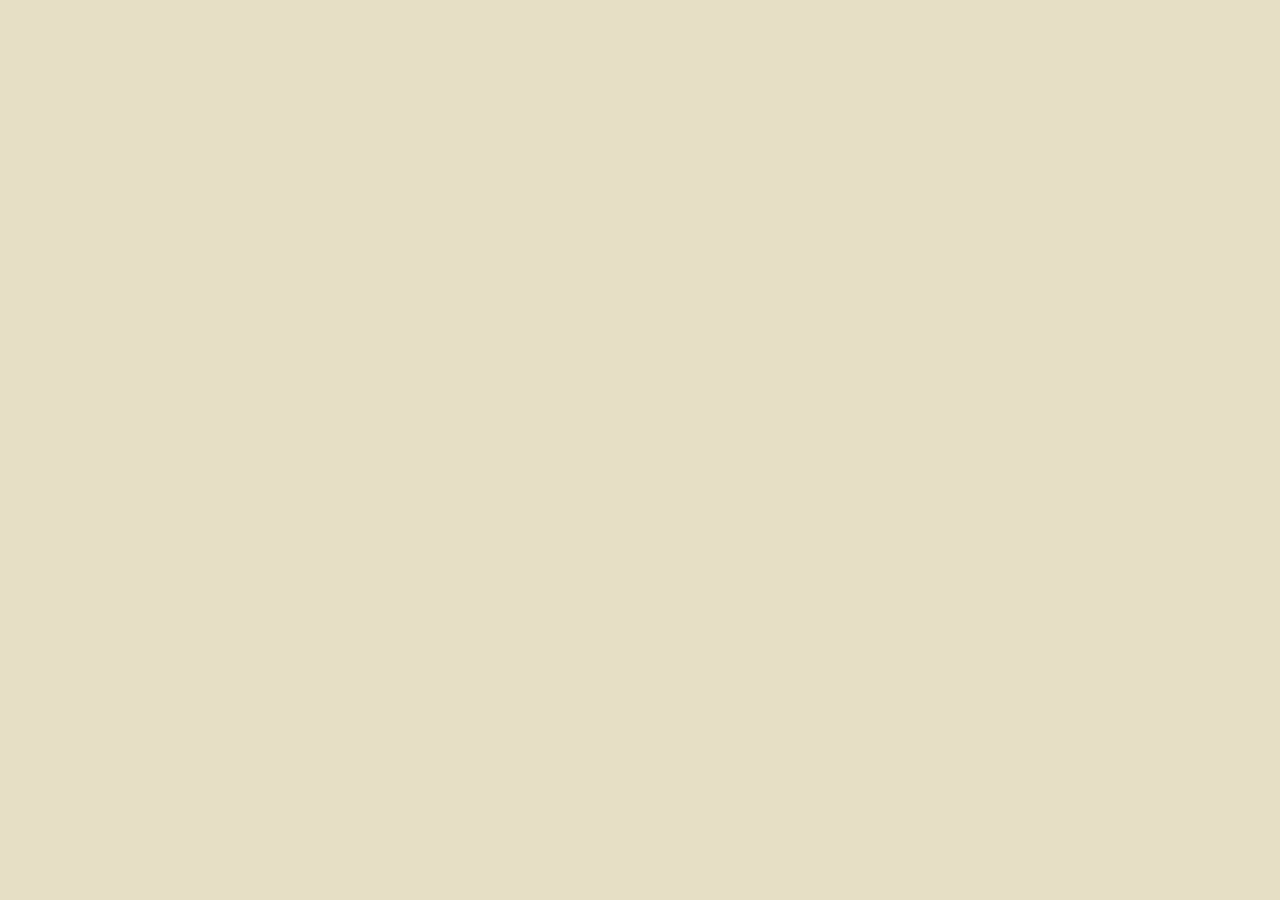
==== Error404.html @ a9ae9447 "first commmit, adding main page, css and template pictures" ====
<!doctype html>
<html>
    <head>
        <meta charset="utf-8">
        <title>Formulario Registro</title>
        <link rel="stylesheet" href="css/hotelstylesheet.css">
        <style type="text/css">
            .error{
                color: red;
                font-size: 16px;
            }
        </style>
    <script>

    </script>
    </head>
    <body>          

    </body>
    
</html>
---- css/hotelstylesheet.css ----
/* Estilos generales */

body {
    font-family: Arial, sans-serif;
    margin: 0;
    padding: 0;
    box-sizing: border-box;
    background-color:  #e6dfc6;

}

/* Estilo del contenedor del slider */
.slider {
    position: relative;
    max-width: 100%;
    height: 500px; /* Ajusta la altura según tus preferencias */
    overflow: hidden;
    display: flex;
    align-items: center;
    justify-content: center;
    background-color: #000; /* Color de fondo para mejor contraste */
}

/* Estilo de las imágenes dentro del slider */
.slider .slide img {
    width: 100%;
    height: 100%;
    object-fit: contain; /* Cambia a "cover" si deseas que las imágenes llenen todo el área */
}

/* Ocultar todas las imágenes excepto la activa */
.slide {
    display: none;
}

/* Mostrar la primera imagen por defecto */
.slide:first-child {
    display: block;
}

/* Estilo de los botones de navegación */
.prev, .next {
    position: absolute;
    top: 50%;
    transform: translateY(-50%);
    background-color: rgba(255, 255, 255, 0.5); /* Fondo semitransparente */
    color: black;
    padding: 10px;
    cursor: pointer;
    border: none;
    font-size: 24px;
    font-weight: bold;
    border-radius: 50%;
    width: 40px;
    height: 40px;
    display: flex;
    align-items: center;
    justify-content: center;
}

/* Posición de los botones */
.prev {
    left: 10px;
}

.next {
    right: 10px;
}

/* Transición suave al cambiar entre imágenes */
.slide img {
    transition: opacity 0.5s ease;
}


h1
{
    color: #1b2e28;
    text-align: center;
}

#informacion-hotel {
    padding: 20px;
    text-align: center;
}

/* Testimonios */
#testimonios {
    background-color: #5e968f;
    padding: 20px;
    text-align: center;
    border: #1b2e28 dotted 3px;
}

#testimonios .testimonio {
    margin: 10px;
    font-style: italic;
    text-align: center;
}

.slider-testimonios {
    position: relative;
    max-width: 100%;
    overflow: hidden;
    background-color: #f4f4f4;
    padding: 20px;
    text-align: center;
}

/* Cada testimonio */
.slide-testimonio {
    display: none; /* Ocultar por defecto */
}

/* Mostrar el primer testimonio por defecto */
.slide-testimonio:first-child {
    display: block;
}

/* Botones de navegación para testimonios */
.prev-testimonio, .next-testimonio {
    position: absolute;
    top: 50%;
    transform: translateY(-50%);
    background-color: rgba(255, 255, 255, 0.5);
    color: black;
    padding: 10px;
    cursor: pointer;
    border: none;
    font-size: 24px;
    font-weight: bold;
    border-radius: 50%;
    width: 40px;
    height: 40px;
}

.prev-testimonio {
    left: 10px;
}

.next-testimonio {
    right: 10px;
}

/* Redes Sociales */
#redes-sociales {
    text-align: center;
    padding: 10px;
}

#redes-sociales .redes a {
    margin: 0 10px;
    text-decoration: none;
    color: #3b5998;
    font-weight: bold;
}

#container
{
    display: flex; /*es flexible a los dispositivos, inline todos los elementos en linea y block se despliegan como un bloque*/
    align-items: center;/*alineacion de elementos segun lo indicado*/
    justify-content:center; /*Se le encarga al navegador la distribucion del espacio*/
    margin: 0; /*margin: 0px, 50px// 12 arriba, 3 derecha, 6 abajo, 9 derecha*/
    padding: 0; /*espaciado interno desde el borde interior*/
    min-width: 100vw;
    min-height: 100vh;
    width: 90%; /*ancho en relacion al body*/
    height: 100%; /*alto en relacion al body*/
    background-image: url(../imagenes/background.jpeg); /*definimos una imagen de fondo para el contenedor*/
    background-color: #e6dfc6;
    background-size: cover; /*cover escala al mayor tamaño posible, contain no estira ni recorta*/
    
}

#centralcontainer
{
    display: flex;
    align-items: center;
    justify-content: center;
    flex-direction: column; /*direccion del contenido, si es row se llena de izq a der*/
    min-width: 380px;
    min-height: 900px;
    width: 90%;
    padding: 30px;
    background-color: #e6dfc6;
    opacity: 0.8; /*la transparencia se define entre 0.0 a 1.0*/
    filter:alpha(opacity=80);
    box-shadow: 0px,0px, 10px, 10px rgba(0, 0, f, 0.5); /*css standard*/
    -webkit-box-shadow: 0px, 0px, 10px, 10px rgba(0, 0, f, 0.5); /*Chrome y Safari*/
    -moz-box-shadow: 0px, 0px, 10px, 10px rgba(0, 0, f, 0.5); /*mozilla*/

    border-radius: 10px, 10px, 10px, 10px;
    -webkit-border-radius:10px, 10px, 10px, 10px;
    -moz-border-radius:10px, 10px, 10px, 10px;
}


hr{
    border-top: 3px solid rgb(243, 91, 9);
    border-bottom: 2px solid rgb(2, 10, 61);
}

.footer{
    display: block;
    font-size: 90%;
    text-align: center;
    margin-bottom: 5px;

}

.footer a{
    display: block;
    color: #FFF;
}

.footer a:hover{
    display: block;
    color: #FFF;
    font-size:140%
}

#descripcion {
    text-align: center;
    margin-bottom: 20px;
    color: white;
}

#descripcion h1 {
    font-size: 200%;
    color: rgb(255, 255, 255);
    margin-bottom: 10px;
}

#descripcion p {
    font-size: 150%;
    color: rgb(255, 255, 255);
}

@media all and (max-width:1000px)
{
    #contenedorcentrado{
        flex-direction: row-reverse; /*row | column | column-reverse*/
        min-width: 850px;
        max-width: 1000px;
        width: 90%;
        background-color: #f00;
        opacity: 0.70;
        filter: alpha(opacity=70);

        box-shadow: 0px 0px 10px 10px rgba(0, 0, f, 0.5);
        border-radius: 20px 35px 20px 35px;
    }

    .contenedor-interno{
        flex-direction: row-reverse; /*row | column | column-reverse*/
        min-width: 450px;
        max-width: 550px;
        width: 90%;
        background-color: #f00;
        opacity: 0.70;
        filter: alpha(opacity=70);
        flex-wrap: wrap; /* Permitir que los elementos se ajusten a la siguiente fila si no caben */
        gap: 10px;
        box-shadow: 0px 0px 10px 10px rgba(0, 0, f, 0.5);
        border-radius: 20px 35px 20px 35px;
    }

    #formulario
    {
        margin: 0 auto;
        font-family: "Arial Black", Gadget, sans-serif;
        border: rgb(81, 1, 1) dotted 3px;
        color: #000;
        box-shadow: 0px, 0px, 5px, 7px rgba(5, 0, 0, 0, 0.15);
        border-radius: 45px 5px 45px 5px;
    }

    #formulario label{
        display: block;
        font-family: Verdana, Geneva, Tahoma, sans-serif;
        font-size: 90%;
        color: #000;
        margin-top: 15px;
    }
    
    #formulario input{
        display: block;
        font-family: Verdana, Geneva, Tahoma, sans-serif;
        font-size: 90%;
        color: #03f;
        margin: 10px 10px 10px 10px;
        width: 90%;
        height: 40px;
        padding: 3px 10px 3px 10px;
        border-radius: 25px 25px 25px 25px;
        box-sizing: border-box;
    }

    #infoContacto{
        padding: 20px 10px 20px 10px;
        border: rgb(81, 1, 1) dotted 3px;
        color: #000;
        box-shadow: 0px, 0px, 5px, 7px rgba(5, 0, 0, 0, 0.15);
        border-radius: 45px 5px 45px 5px;
    }

    .button_submit{
        font-family: "Arial Black", Gadget, sans-serif;
        font-size: 80%;
        color: rgb(255, 0, 0);
        width: 40%;
        height: 40px;
        border-radius: 5px 5px 5px 5px;
        border: none;
    }

    .button_reset{
        font-family: "Arial Black", Gadget, sans-serif;
        font-size: 80%;
        color: rgb(156, 255, 85);
        width: 40%;
        height: 40px;
        border-radius: 5px 5px 5px 5px;
        border: none;
    }

.direccion {
    font-size: 100%;
    color: rgb(0, 0, 0);
}

.telefono{
    font-size: 100%;
    color: rgb(0, 0, 0);
}

.correo{
    font-size: 90%;
    color: rgb(0, 0, 0);
}

.horario{
    font-size: 100%;
    color: rgb(0, 0, 0);
}

hr{
    border-top: 3px solid rgb(243, 91, 9);
    border-bottom: 2px solid rgb(2, 10, 61);
}

.footer{
    display: block;
    font-size: 90%;
    text-align: center;
    margin-bottom: 5px;

}

.footer a{
    display: block;
    color: #FFF;
}

.footer a:hover{
    display: block;
    color: #FFF;
    font-size:120%
}

}

@media all and (max-width:820px){

    #contenedorcentrado{
        flex-direction: column-reverse;
        min-height: 500px;
        max-width: 850px;
        width: 90%;
        background-color: rgb(48, 74, 203);
        opacity: 0.70;
        filter: alpha(opacity=70);
        box-shadow: 0px 0px 10px 10px rgba(0, 0, f, 0.4);
        border-radius: 20px 35px 20px 35px; 
    }

    .contenedor-interno{
        flex-direction: column; /*row | column | column-reverse*/
        min-height: 500px;
        max-width: 850px;
        width: 90%;
        background-color: rgb(9, 35, 139);
        opacity: 0.70;
        filter: alpha(opacity=70);
        box-shadow: 0px 0px 10px 10px rgba(0, 0, f, 0.4);
        border-radius: 20px 35px 20px 35px; 
    }


    #formulario{
        margin: 0 auto;
        margin-bottom: 30px;
        font-family: 'Courier New', Courier, monospace;
        background-color: #03f;
        border: #000 solid 3px;
    }

    #infoContacto{
        margin: auto;
        margin-top: 30px;
        margin-bottom: 30px;
        padding: 25px 15px 25px 15px;
        background-color: rgb(56, 96, 253);
        border: rgb(6, 6, 73) solid 4px;
    }

    hr{
        border-top: 2px solid #0f0;
        border-bottom: 2px thin #f00;
    }

    .button_submit{
        font-family: 'Courier New', Courier, monospace;
        font-size: 60%;
        color: rgb(0, 255, 0);
        width: 40%;
        height: 30px;
        border-radius: 25px 25px 25px 25px;
        border: none;
    }

    .button_reset{
        font-family: 'Courier New', Courier, monospace;
        font-size: 60%;
        color: rgb(147, 85, 255);
        width: 40%;
        height: 30px;
        border-radius: 25px 25px 25px 25px;
        border: none;
    }

}

@media all and (max-width:500px){

    #contenedorcentrado{
        flex-direction: column-reverse;
        min-width: 280px;
        max-width: 500px;
        width: 90%;
        background-color: rgb(25, 147, 19);
        opacity: 0.70;
        filter: alpha(opacity=70);
        box-shadow: 0px 0px 10px 10px rgba(0, 0, f, 0.4);
        border-radius: 20px 35px 20px 35px; 
    }

    .contenedor-interno{
        flex-direction: column-reverse;
        min-width: 280px;
        max-width: 500px;
        width: 90%;
        background-color: rgb(8, 79, 29);
        opacity: 0.70;
        filter: alpha(opacity=70);
        box-shadow: 0px 0px 10px 10px rgba(0, 0, f, 0.4);
        border-radius: 20px 35px 20px 35px; 
    }

    #formulario{
        margin: 0 auto;
        margin-top: 30px;
        margin-bottom: 30px;
        font-family: Arial, Helvetica, sans-serif;
        background-color: #0f0;
        border: rgb(3, 46, 3) dotted 3px;
    }


    #infoContacto{
        margin: auto;
        margin-bottom: 30px;
        padding: 25px 10px 25px 10px;
        background-color: rgb(14, 121, 14);
        border: rgb(6, 77, 6) dotted 3px;
    }

    .button_submit{
        font-family: Arial, Helvetica, sans-serif;
        font-size: 60%;
        color: #55f;
        width: 40%;
        height: 25px;
        border-radius: 15px 15px 15px 15px;
        border: none;
    }

    .button_reset{
        font-family: Arial, Helvetica, sans-serif;
        font-size: 60%;
        color: #f00;
        width: 40%;
        height: 25px;
        border-radius: 15px 15px 15px 15px;
        border: none;
    }

}
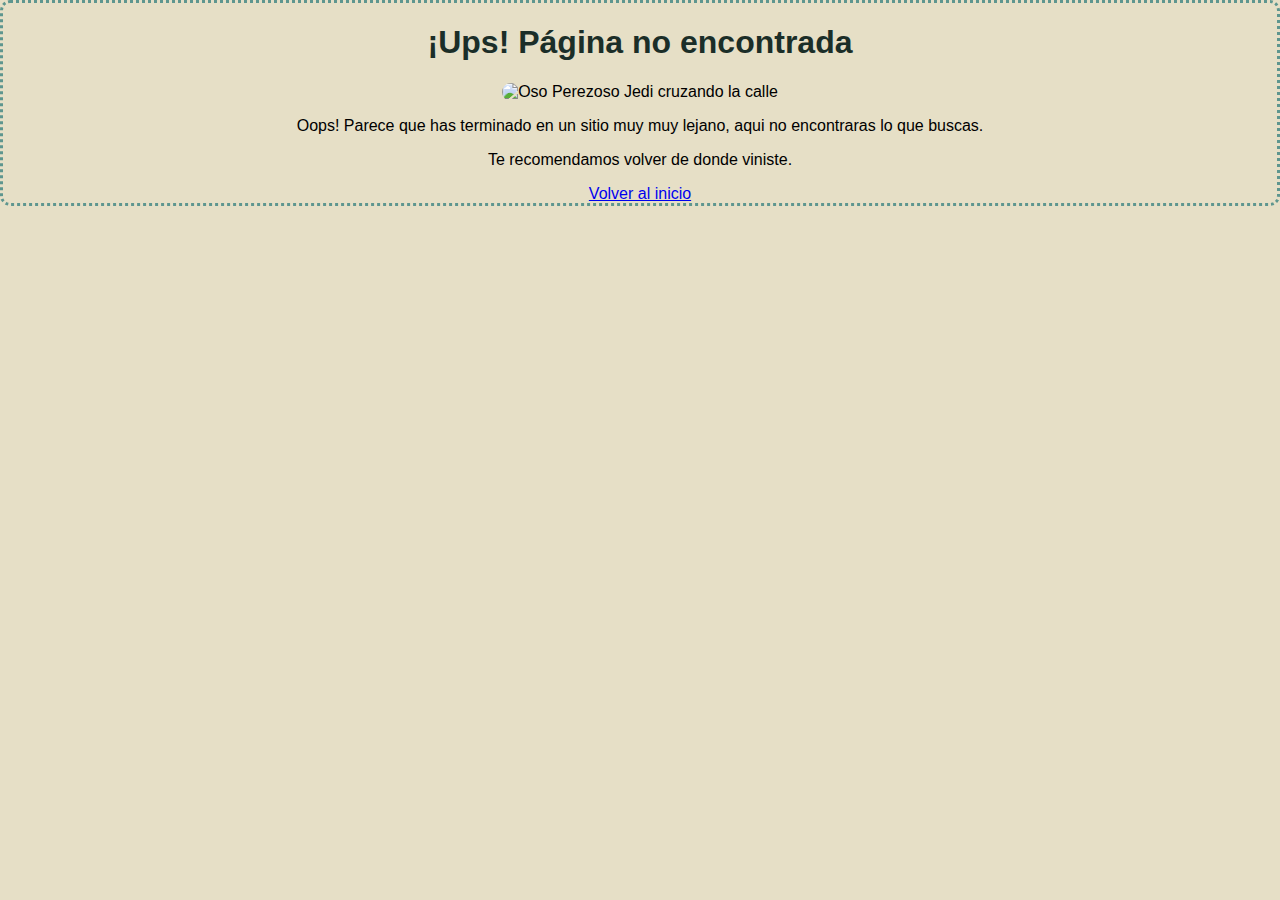
==== commit 0e3b2062: "Add files via upload" ====
--- a/Error404.html
+++ b/Error404.html
@@ -1,21 +1,29 @@
-<!doctype html>
-<html>
-    <head>
-        <meta charset="utf-8">
-        <title>Formulario Registro</title>
-        <link rel="stylesheet" href="css/hotelstylesheet.css">
-        <style type="text/css">
-            .error{
-                color: red;
-                font-size: 16px;
-            }
-        </style>
-    <script>
-
-    </script>
-    </head>
-    <body>          
-
-    </body>
-    
-</html>
+<!doctype html>
+<html>
+    <head>
+        <meta charset="utf-8">
+        <title>404 - Página no encontrada</title>
+        <link rel="stylesheet" href="bootstrap-5.3.3-dist/css/bootstrap.min.css">
+        <link rel="stylesheet" href="css/hotelstylesheet.css">
+        <script src="bootstrap-5.3.3-dist/js/bootstrap.bundle.min.js"></script>
+
+    </head>
+    <body style="background-image: url(/HotelBistu/resources/pictures/UI_icons/404_Background_page.jpg);">
+        <div class="container" 
+        style="border: #5e968f dotted 3px; 
+        background-color: #e6dfc6; 
+        border-radius: 10px 10px 10px 10px; 
+        justify-content: center; 
+        text-align: center; 
+        align-items: center;">
+            <h1 class="display-4 text-danger">¡Ups! Página no encontrada</h1>
+            <div class="my-4" style="justify-content: center; text-align: center; align-items: center;">
+                <img src="resources/pictures/UI_icons/404_Sloth_Sample.webp" alt="Oso Perezoso Jedi cruzando la calle" class="img-fluid" style="max-width: 100%; height: auto; border-radius: 10px 10px 10px 10px;">
+            </div>
+            <p class="lead text-muted" style="justify-content: center; text-align: center; align-items: center;">Oops! Parece que has terminado en un sitio muy muy lejano, aqui no encontraras lo que buscas.</p>
+            <p class="lead text-muted" style="justify-content: center; text-align: center; align-items: center;">Te recomendamos volver de donde viniste.</p>
+            <a href="http://127.0.0.1:5500/HotelBistu/index.html" class="btn btn-success btn-lg" style="justify-content: center; text-align: center; align-items: center;">Volver al inicio</a>
+        </div>
+
+    </body>
+</html>
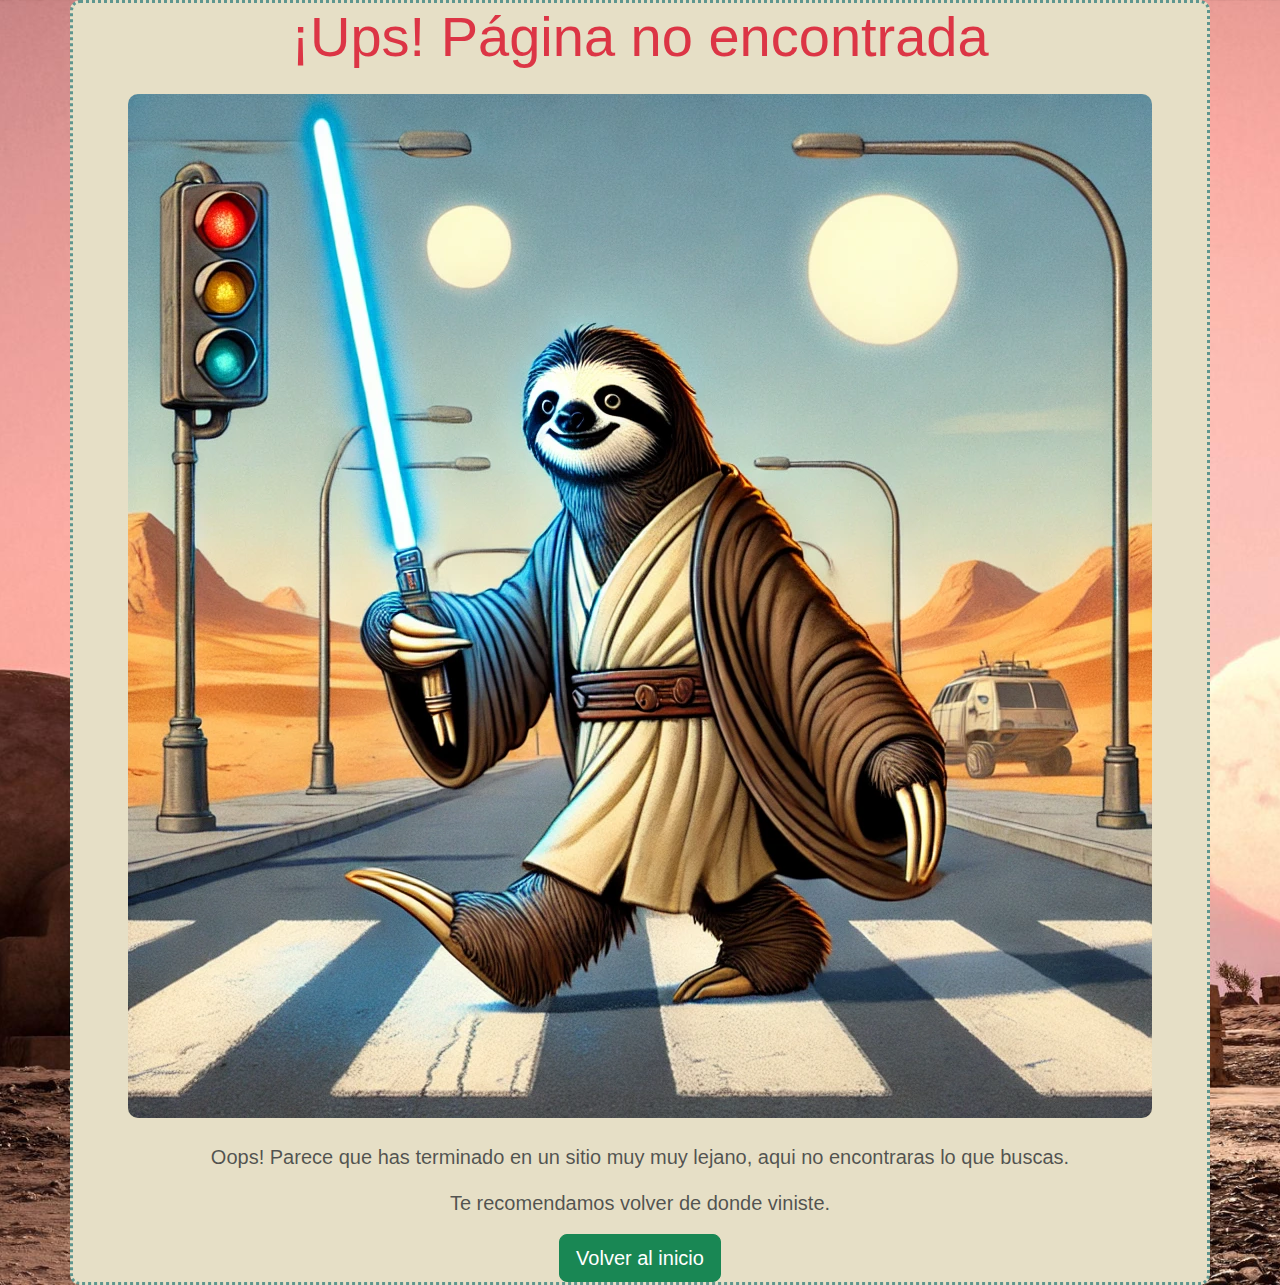
==== commit baa25737: "Updated location of 404 background picture" ====
--- a/Error404.html
+++ b/Error404.html
@@ -8,7 +8,7 @@
         <script src="bootstrap-5.3.3-dist/js/bootstrap.bundle.min.js"></script>
 
     </head>
-    <body style="background-image: url(/HotelBistu/resources/pictures/UI_icons/404_Background_page.jpg);">
+    <body style="background-image: url(/resources/pictures/UI_icons/404_Background_page.jpg);">
         <div class="container" 
         style="border: #5e968f dotted 3px; 
         background-color: #e6dfc6; 
--- a/css/hotelstylesheet.css
+++ b/css/hotelstylesheet.css
@@ -1,508 +1,515 @@
-/* Estilos generales */
-
-body {
-    font-family: Arial, sans-serif;
-    margin: 0;
-    padding: 0;
-    box-sizing: border-box;
-    background-color:  #e6dfc6;
-
-}
-
-/* Estilo del contenedor del slider */
-.slider {
-    position: relative;
-    max-width: 100%;
-    height: 500px; /* Ajusta la altura según tus preferencias */
-    overflow: hidden;
-    display: flex;
-    align-items: center;
-    justify-content: center;
-    background-color: #000; /* Color de fondo para mejor contraste */
-}
-
-/* Estilo de las imágenes dentro del slider */
-.slider .slide img {
-    width: 100%;
-    height: 100%;
-    object-fit: contain; /* Cambia a "cover" si deseas que las imágenes llenen todo el área */
-}
-
-/* Ocultar todas las imágenes excepto la activa */
-.slide {
-    display: none;
-}
-
-/* Mostrar la primera imagen por defecto */
-.slide:first-child {
-    display: block;
-}
-
-/* Estilo de los botones de navegación */
-.prev, .next {
-    position: absolute;
-    top: 50%;
-    transform: translateY(-50%);
-    background-color: rgba(255, 255, 255, 0.5); /* Fondo semitransparente */
-    color: black;
-    padding: 10px;
-    cursor: pointer;
-    border: none;
-    font-size: 24px;
-    font-weight: bold;
-    border-radius: 50%;
-    width: 40px;
-    height: 40px;
-    display: flex;
-    align-items: center;
-    justify-content: center;
-}
-
-/* Posición de los botones */
-.prev {
-    left: 10px;
-}
-
-.next {
-    right: 10px;
-}
-
-/* Transición suave al cambiar entre imágenes */
-.slide img {
-    transition: opacity 0.5s ease;
-}
-
-
-h1
-{
-    color: #1b2e28;
-    text-align: center;
-}
-
-#informacion-hotel {
-    padding: 20px;
-    text-align: center;
-}
-
-/* Testimonios */
-#testimonios {
-    background-color: #5e968f;
-    padding: 20px;
-    text-align: center;
-    border: #1b2e28 dotted 3px;
-}
-
-#testimonios .testimonio {
-    margin: 10px;
-    font-style: italic;
-    text-align: center;
-}
-
-.slider-testimonios {
-    position: relative;
-    max-width: 100%;
-    overflow: hidden;
-    background-color: #f4f4f4;
-    padding: 20px;
-    text-align: center;
-}
-
-/* Cada testimonio */
-.slide-testimonio {
-    display: none; /* Ocultar por defecto */
-}
-
-/* Mostrar el primer testimonio por defecto */
-.slide-testimonio:first-child {
-    display: block;
-}
-
-/* Botones de navegación para testimonios */
-.prev-testimonio, .next-testimonio {
-    position: absolute;
-    top: 50%;
-    transform: translateY(-50%);
-    background-color: rgba(255, 255, 255, 0.5);
-    color: black;
-    padding: 10px;
-    cursor: pointer;
-    border: none;
-    font-size: 24px;
-    font-weight: bold;
-    border-radius: 50%;
-    width: 40px;
-    height: 40px;
-}
-
-.prev-testimonio {
-    left: 10px;
-}
-
-.next-testimonio {
-    right: 10px;
-}
-
-/* Redes Sociales */
-#redes-sociales {
-    text-align: center;
-    padding: 10px;
-}
-
-#redes-sociales .redes a {
-    margin: 0 10px;
-    text-decoration: none;
-    color: #3b5998;
-    font-weight: bold;
-}
-
-#container
-{
-    display: flex; /*es flexible a los dispositivos, inline todos los elementos en linea y block se despliegan como un bloque*/
-    align-items: center;/*alineacion de elementos segun lo indicado*/
-    justify-content:center; /*Se le encarga al navegador la distribucion del espacio*/
-    margin: 0; /*margin: 0px, 50px// 12 arriba, 3 derecha, 6 abajo, 9 derecha*/
-    padding: 0; /*espaciado interno desde el borde interior*/
-    min-width: 100vw;
-    min-height: 100vh;
-    width: 90%; /*ancho en relacion al body*/
-    height: 100%; /*alto en relacion al body*/
-    background-image: url(../imagenes/background.jpeg); /*definimos una imagen de fondo para el contenedor*/
-    background-color: #e6dfc6;
-    background-size: cover; /*cover escala al mayor tamaño posible, contain no estira ni recorta*/
-    
-}
-
-#centralcontainer
-{
-    display: flex;
-    align-items: center;
-    justify-content: center;
-    flex-direction: column; /*direccion del contenido, si es row se llena de izq a der*/
-    min-width: 380px;
-    min-height: 900px;
-    width: 90%;
-    padding: 30px;
-    background-color: #e6dfc6;
-    opacity: 0.8; /*la transparencia se define entre 0.0 a 1.0*/
-    filter:alpha(opacity=80);
-    box-shadow: 0px,0px, 10px, 10px rgba(0, 0, f, 0.5); /*css standard*/
-    -webkit-box-shadow: 0px, 0px, 10px, 10px rgba(0, 0, f, 0.5); /*Chrome y Safari*/
-    -moz-box-shadow: 0px, 0px, 10px, 10px rgba(0, 0, f, 0.5); /*mozilla*/
-
-    border-radius: 10px, 10px, 10px, 10px;
-    -webkit-border-radius:10px, 10px, 10px, 10px;
-    -moz-border-radius:10px, 10px, 10px, 10px;
-}
-
-
-hr{
-    border-top: 3px solid rgb(243, 91, 9);
-    border-bottom: 2px solid rgb(2, 10, 61);
-}
-
-.footer{
-    display: block;
-    font-size: 90%;
-    text-align: center;
-    margin-bottom: 5px;
-
-}
-
-.footer a{
-    display: block;
-    color: #FFF;
-}
-
-.footer a:hover{
-    display: block;
-    color: #FFF;
-    font-size:140%
-}
-
-#descripcion {
-    text-align: center;
-    margin-bottom: 20px;
-    color: white;
-}
-
-#descripcion h1 {
-    font-size: 200%;
-    color: rgb(255, 255, 255);
-    margin-bottom: 10px;
-}
-
-#descripcion p {
-    font-size: 150%;
-    color: rgb(255, 255, 255);
-}
-
-@media all and (max-width:1000px)
-{
-    #contenedorcentrado{
-        flex-direction: row-reverse; /*row | column | column-reverse*/
-        min-width: 850px;
-        max-width: 1000px;
-        width: 90%;
-        background-color: #f00;
-        opacity: 0.70;
-        filter: alpha(opacity=70);
-
-        box-shadow: 0px 0px 10px 10px rgba(0, 0, f, 0.5);
-        border-radius: 20px 35px 20px 35px;
-    }
-
-    .contenedor-interno{
-        flex-direction: row-reverse; /*row | column | column-reverse*/
-        min-width: 450px;
-        max-width: 550px;
-        width: 90%;
-        background-color: #f00;
-        opacity: 0.70;
-        filter: alpha(opacity=70);
-        flex-wrap: wrap; /* Permitir que los elementos se ajusten a la siguiente fila si no caben */
-        gap: 10px;
-        box-shadow: 0px 0px 10px 10px rgba(0, 0, f, 0.5);
-        border-radius: 20px 35px 20px 35px;
-    }
-
-    #formulario
-    {
-        margin: 0 auto;
-        font-family: "Arial Black", Gadget, sans-serif;
-        border: rgb(81, 1, 1) dotted 3px;
-        color: #000;
-        box-shadow: 0px, 0px, 5px, 7px rgba(5, 0, 0, 0, 0.15);
-        border-radius: 45px 5px 45px 5px;
-    }
-
-    #formulario label{
-        display: block;
-        font-family: Verdana, Geneva, Tahoma, sans-serif;
-        font-size: 90%;
-        color: #000;
-        margin-top: 15px;
-    }
-    
-    #formulario input{
-        display: block;
-        font-family: Verdana, Geneva, Tahoma, sans-serif;
-        font-size: 90%;
-        color: #03f;
-        margin: 10px 10px 10px 10px;
-        width: 90%;
-        height: 40px;
-        padding: 3px 10px 3px 10px;
-        border-radius: 25px 25px 25px 25px;
-        box-sizing: border-box;
-    }
-
-    #infoContacto{
-        padding: 20px 10px 20px 10px;
-        border: rgb(81, 1, 1) dotted 3px;
-        color: #000;
-        box-shadow: 0px, 0px, 5px, 7px rgba(5, 0, 0, 0, 0.15);
-        border-radius: 45px 5px 45px 5px;
-    }
-
-    .button_submit{
-        font-family: "Arial Black", Gadget, sans-serif;
-        font-size: 80%;
-        color: rgb(255, 0, 0);
-        width: 40%;
-        height: 40px;
-        border-radius: 5px 5px 5px 5px;
-        border: none;
-    }
-
-    .button_reset{
-        font-family: "Arial Black", Gadget, sans-serif;
-        font-size: 80%;
-        color: rgb(156, 255, 85);
-        width: 40%;
-        height: 40px;
-        border-radius: 5px 5px 5px 5px;
-        border: none;
-    }
-
-.direccion {
-    font-size: 100%;
-    color: rgb(0, 0, 0);
-}
-
-.telefono{
-    font-size: 100%;
-    color: rgb(0, 0, 0);
-}
-
-.correo{
-    font-size: 90%;
-    color: rgb(0, 0, 0);
-}
-
-.horario{
-    font-size: 100%;
-    color: rgb(0, 0, 0);
-}
-
-hr{
-    border-top: 3px solid rgb(243, 91, 9);
-    border-bottom: 2px solid rgb(2, 10, 61);
-}
-
-.footer{
-    display: block;
-    font-size: 90%;
-    text-align: center;
-    margin-bottom: 5px;
-
-}
-
-.footer a{
-    display: block;
-    color: #FFF;
-}
-
-.footer a:hover{
-    display: block;
-    color: #FFF;
-    font-size:120%
-}
-
-}
-
-@media all and (max-width:820px){
-
-    #contenedorcentrado{
-        flex-direction: column-reverse;
-        min-height: 500px;
-        max-width: 850px;
-        width: 90%;
-        background-color: rgb(48, 74, 203);
-        opacity: 0.70;
-        filter: alpha(opacity=70);
-        box-shadow: 0px 0px 10px 10px rgba(0, 0, f, 0.4);
-        border-radius: 20px 35px 20px 35px; 
-    }
-
-    .contenedor-interno{
-        flex-direction: column; /*row | column | column-reverse*/
-        min-height: 500px;
-        max-width: 850px;
-        width: 90%;
-        background-color: rgb(9, 35, 139);
-        opacity: 0.70;
-        filter: alpha(opacity=70);
-        box-shadow: 0px 0px 10px 10px rgba(0, 0, f, 0.4);
-        border-radius: 20px 35px 20px 35px; 
-    }
-
-
-    #formulario{
-        margin: 0 auto;
-        margin-bottom: 30px;
-        font-family: 'Courier New', Courier, monospace;
-        background-color: #03f;
-        border: #000 solid 3px;
-    }
-
-    #infoContacto{
-        margin: auto;
-        margin-top: 30px;
-        margin-bottom: 30px;
-        padding: 25px 15px 25px 15px;
-        background-color: rgb(56, 96, 253);
-        border: rgb(6, 6, 73) solid 4px;
-    }
-
-    hr{
-        border-top: 2px solid #0f0;
-        border-bottom: 2px thin #f00;
-    }
-
-    .button_submit{
-        font-family: 'Courier New', Courier, monospace;
-        font-size: 60%;
-        color: rgb(0, 255, 0);
-        width: 40%;
-        height: 30px;
-        border-radius: 25px 25px 25px 25px;
-        border: none;
-    }
-
-    .button_reset{
-        font-family: 'Courier New', Courier, monospace;
-        font-size: 60%;
-        color: rgb(147, 85, 255);
-        width: 40%;
-        height: 30px;
-        border-radius: 25px 25px 25px 25px;
-        border: none;
-    }
-
-}
-
-@media all and (max-width:500px){
-
-    #contenedorcentrado{
-        flex-direction: column-reverse;
-        min-width: 280px;
-        max-width: 500px;
-        width: 90%;
-        background-color: rgb(25, 147, 19);
-        opacity: 0.70;
-        filter: alpha(opacity=70);
-        box-shadow: 0px 0px 10px 10px rgba(0, 0, f, 0.4);
-        border-radius: 20px 35px 20px 35px; 
-    }
-
-    .contenedor-interno{
-        flex-direction: column-reverse;
-        min-width: 280px;
-        max-width: 500px;
-        width: 90%;
-        background-color: rgb(8, 79, 29);
-        opacity: 0.70;
-        filter: alpha(opacity=70);
-        box-shadow: 0px 0px 10px 10px rgba(0, 0, f, 0.4);
-        border-radius: 20px 35px 20px 35px; 
-    }
-
-    #formulario{
-        margin: 0 auto;
-        margin-top: 30px;
-        margin-bottom: 30px;
-        font-family: Arial, Helvetica, sans-serif;
-        background-color: #0f0;
-        border: rgb(3, 46, 3) dotted 3px;
-    }
-
-
-    #infoContacto{
-        margin: auto;
-        margin-bottom: 30px;
-        padding: 25px 10px 25px 10px;
-        background-color: rgb(14, 121, 14);
-        border: rgb(6, 77, 6) dotted 3px;
-    }
-
-    .button_submit{
-        font-family: Arial, Helvetica, sans-serif;
-        font-size: 60%;
-        color: #55f;
-        width: 40%;
-        height: 25px;
-        border-radius: 15px 15px 15px 15px;
-        border: none;
-    }
-
-    .button_reset{
-        font-family: Arial, Helvetica, sans-serif;
-        font-size: 60%;
-        color: #f00;
-        width: 40%;
-        height: 25px;
-        border-radius: 15px 15px 15px 15px;
-        border: none;
-    }
-
+/* Estilos generales */
+body {
+    margin: 0;
+    padding: 0;
+    background-color: #1b2e28;
+    font-family: 'Franklin Gothic Medium', 'Arial Narrow', Arial, sans-serif;
+    font-size: 130%;
+    background-image: url(../resources/pictures/Sample_Pictures/BGpage3.jpg);
+    background-size: cover; /* Asegura que la imagen cubra todo el contenedor */
+    background-position: center; /* Centra la imagen dentro del contenedor */
+}
+
+
+/* Estilo del contenedor del slider */
+.sliderpictures {
+    position: relative;
+    max-width: 100%;
+    overflow: hidden;
+    display: flex;
+    align-items: center; /* Centra la imagen verticalmente */
+    justify-content: center; /* Centra la imagen horizontalmente */
+    background-color: #1b2e28;
+    padding: 20px; /* Espaciado alrededor del contenido */
+}
+
+.sliderpictures .carousel-inner .carousel-item img {
+    width: 550px; /* Ajusta el tamaño de las imágenes */
+    height: 600px; /* Ajusta la altura deseada */
+    object-fit: contain; /* Mantiene la proporción de la imagen */
+    display: block; /* Asegura que las imágenes sean elementos bloque */
+    margin: auto; /* Centra las imágenes dentro del contenedor */
+    border-radius: 10px 10px 10px 10px; /* Opcional: redondea los bordes */
+    box-shadow: 0 4px 8px rgba(0, 0, 0, 0.3); /* Opcional: añade sombra */
+}
+
+/* Estilo de los botones de navegación */
+.prev, .next {
+    position: absolute;
+    top: 50%;
+    transform: translateY(-50%);
+    background-color: rgba(255, 255, 255, 0.5); /* Fondo semitransparente */
+    color: black;
+    padding: 10px;
+    cursor: pointer;
+    border: none;
+    font-size: 24px;
+    font-weight: bold;
+    border-radius: 50%;
+    width: 40px;
+    height: 40px;
+    display: flex;
+    align-items: center;
+    justify-content: center;
+}
+
+/* Posición de los botones */
+.prev {
+    left: 10px;
+}
+
+.next {
+    right: 10px;
+}
+
+/* Transición suave al cambiar entre imágenes */
+.slide img {
+    transition: opacity 0.5s ease;
+}
+
+h1 {
+    color:  #1b2e28;
+    text-align: center;
+}
+
+#informacion-hotel {
+    padding: 20px;
+}
+
+.container_hotel_info {
+    position: relative;
+    max-width: 100%;
+    overflow: hidden;
+    background-color:#e6dfc6;
+    padding: 20px;
+    text-align: center;
+}
+
+h2 {
+    color:  #1b2e28;
+    font-style: italic;
+}
+
+/* Testimonios */
+#servicios_info {
+    background-color: #5e968f;
+    padding: 20px;
+    /*text-align: center;*/
+}
+
+.container_servicios_info {
+    position: relative;
+    max-width: 100%;
+    overflow: hidden;
+    background-color: #5e968f;
+    padding: 20px;
+    text-align: center;
+}
+
+
+#habitaciones_info {
+    background-color: #e6dfc6;
+    padding: 20px;
+    /*text-align: center;*/
+    border: #1b2e28 dotted 3px;
+}
+
+/* Testimonios */
+#testimonios {
+    background-color: #5e968f;
+    padding: 20px;
+    /*text-align: center;*/
+    border: #1b2e28 dotted 3px;
+}
+
+#testimonios .testimonio {
+    margin: 10px;
+    font-style: italic;
+    text-align: center;
+}
+
+.slider-testimonios {
+    position: relative;
+    max-width: 100%;
+    overflow: hidden;
+    background-color: #f4f4f4;
+    padding: 20px;
+    text-align: center;
+}
+
+/* Cada testimonio */
+.slide-testimonio {
+    display: none; /* Ocultar por defecto */
+}
+
+/* Mostrar el primer testimonio por defecto */
+.slide-testimonio:first-child {
+    display: block;
+}
+
+/* Botones de navegación para testimonios */
+.prev-testimonio, .next-testimonio {
+    position: absolute;
+    top: 50%;
+    transform: translateY(-50%);
+    background-color: rgba(255, 255, 255, 0.5);
+    color: black;
+    padding: 10px;
+    cursor: pointer;
+    border: none;
+    font-size: 24px;
+    font-weight: bold;
+    border-radius: 50%;
+    width: 40px;
+    height: 40px;
+}
+
+.prev-testimonio {
+    left: 10px;
+}
+
+.next-testimonio {
+    right: 10px;
+}
+
+/* Redes Sociales */
+#redes-sociales {
+    text-align: center;
+    padding: 10px;
+}
+
+#redes-sociales .redes a {
+    margin: 0 10px;
+    text-decoration: none;
+    color: #3b5998;
+    font-weight: bold;
+}
+
+/* Estilos generales */
+body {
+    font-family: Arial, sans-serif;
+    margin: 0;
+    padding: 0;
+    box-sizing: border-box;
+    background-color: #1b2e28;
+    font-family: 'Franklin Gothic Medium', 'Arial Narrow', Arial, sans-serif;
+    font-size: 130%;
+}
+
+/* Estilo del contenedor del slider */
+.sliderpictures {
+    position: relative;
+    max-width: 100%;
+    overflow: hidden;
+    display: flex;
+    align-items: center; /* Centra la imagen verticalmente */
+    justify-content: center; /* Centra la imagen horizontalmente */
+    background-color: #1b2e28;
+    padding: 20px; /* Espaciado alrededor del contenido */
+}
+
+.sliderpictures .carousel-inner .carousel-item img {
+    width: 550px; /* Ajusta el tamaño de las imágenes */
+    height: 600px; /* Ajusta la altura deseada */
+    object-fit: contain; /* Mantiene la proporción de la imagen */
+    display: block; /* Asegura que las imágenes sean elementos bloque */
+    margin: auto; /* Centra las imágenes dentro del contenedor */
+    border-radius: 10px 10px 10px 10px; /* Opcional: redondea los bordes */
+    box-shadow: 0 4px 8px rgba(0, 0, 0, 0.3); /* Opcional: añade sombra */
+}
+
+/* Estilo de los botones de navegación */
+.prev, .next {
+    position: absolute;
+    top: 50%;
+    transform: translateY(-50%);
+    background-color: rgba(255, 255, 255, 0.5); /* Fondo semitransparente */
+    color: black;
+    padding: 10px;
+    cursor: pointer;
+    border: none;
+    font-size: 24px;
+    font-weight: bold;
+    border-radius: 50%;
+    width: 40px;
+    height: 40px;
+    display: flex;
+    align-items: center;
+    justify-content: center;
+}
+
+/* Posición de los botones */
+.prev {
+    left: 10px;
+}
+
+.next {
+    right: 10px;
+}
+
+/* Transición suave al cambiar entre imágenes */
+.slide img {
+    transition: opacity 0.5s ease;
+}
+
+h1 {
+    color:  #1b2e28;
+    text-align: center;
+}
+
+#informacion-hotel {
+    padding: 20px;
+}
+
+.container_hotel_info {
+    position: relative;
+    max-width: 100%;
+    overflow: hidden;
+    background-color:#e6dfc6;
+    padding: 20px;
+    text-align: center;
+}
+
+h2 {
+    color:  #1b2e28;
+    font-style: italic;
+}
+
+/* Testimonios */
+#servicios_info {
+    background-color: #5e968f;
+    padding: 20px;
+    /*text-align: center;*/
+}
+
+#habitaciones_info {
+    background-color: #e6dfc6;
+    padding: 20px;
+    /*text-align: center;*/
+}
+
+.habitaciones_info_container {
+    position: relative;
+    max-width: 100%;
+    overflow: hidden;
+    padding: 20px;
+    text-align: center;
+    align-items: center;
+}
+
+/* Testimonios */
+#testimonios {
+    background-color: #5e968f;
+    padding: 20px;
+    /*text-align: center;*/
+    border: #1b2e28 dotted 3px;
+}
+
+#testimonios .testimonio {
+    margin: 10px;
+    font-style: italic;
+    text-align: center;
+}
+
+.slider-testimonios {
+    position: relative;
+    max-width: 100%;
+    overflow: hidden;
+    background-color: #f4f4f4;
+    padding: 20px;
+    text-align: center;
+}
+
+/* Cada testimonio */
+.slide-testimonio {
+    display: none; /* Ocultar por defecto */
+}
+
+/* Mostrar el primer testimonio por defecto */
+.slide-testimonio:first-child {
+    display: block;
+}
+
+/* Botones de navegación para testimonios */
+.prev-testimonio, .next-testimonio {
+    position: absolute;
+    top: 50%;
+    transform: translateY(-50%);
+    background-color: rgba(255, 255, 255, 0.5);
+    color: black;
+    padding: 10px;
+    cursor: pointer;
+    border: none;
+    font-size: 24px;
+    font-weight: bold;
+    border-radius: 50%;
+    width: 40px;
+    height: 40px;
+}
+
+.prev-testimonio {
+    left: 10px;
+}
+
+.next-testimonio {
+    right: 10px;
+}
+
+/* Redes Sociales */
+#redes-sociales {
+    text-align: center;
+    padding: 10px;
+}
+
+#redes-sociales .redes a {
+    margin: 0 10px;
+    text-decoration: none;
+    color: #3b5998;
+    font-weight: bold;
+}
+
+/*Aqui inician los estilos de las tarjetas usadas*/
+
+/* Estilos para las tarjetas con efecto de flip */
+.card {
+    width: 100%;
+    height: 300px; /* Ajusta la altura de la tarjeta */
+    position: relative;
+    transform-style: preserve-3d; /* Necesario para el efecto 3D */
+    transition: transform 0.6s; /* Suaviza la rotación */
+    overflow: hidden; /* Evita que los contenidos sobresalgan */
+    background-color: transparent; /* Fondo transparente para evitar el color blanco */
+    box-shadow: none; /* Elimina el contorno durante la animación */
+}
+
+/* Aplica el efecto de giro al pasar el mouse sobre la tarjeta */
+.card:hover .flip-card-front {
+    transform: rotateY(180deg);
+}
+
+.card:hover .flip-card-back {
+    transform: rotateY(0deg);
+}
+
+/* Parte delantera de la tarjeta (imagen) */
+.flip-card-front {
+    display: flex;
+    justify-content: center;
+    align-items: center;
+    background-color: #000;
+    height: 100%;
+    width: 100%;
+    backface-visibility: hidden; /* Oculta la parte trasera cuando está rotada */
+    transition: transform 0.6s;
+    position: relative;
+}
+
+/* Título en la parte delantera */
+.card-title {
+    font-size: 1.5rem;
+    font-weight: bold;
+    margin: 0;
+    text-align: center;
+}
+
+/* Subtítulo en la parte delantera */
+.card-subtitle {
+    font-size: 1rem;
+    line-height: 1.5;
+    color: #fff;
+    padding: 5px;
+    text-align: center;
+}
+
+/* Parte trasera de la tarjeta (descripción) */
+.flip-card-back {
+    transform: rotateY(180deg); /* Inicialmente está rotada y oculta */
+    padding: 20px;
+    background-color: #1b2e28;
+    color: white;
+    display: flex;
+    justify-content: center;
+    align-items: center;
+    text-align: center;
+    backface-visibility: hidden; /* Asegura que la parte trasera no se vea cuando la tarjeta está rotada */
+    height: 100%;
+    width: 100%;
+    position: absolute; /* Asegura que se posicione correctamente sobre la tarjeta */
+    top: 0;
+    left: 0;
+    transition: transform 0.6s;
+}
+
+/*fin de estilos flip*/
+
+/* Estilo para las imágenes en las tarjetas */
+.card-img-top {
+    object-fit: cover;
+    width: 100%;
+    height: 100%;
+}
+
+/* Asegura que el texto se ajuste correctamente */
+.card-text {
+    font-size: 1rem;
+    line-height: 1.5;
+    text-align: center;
+    padding: 10px;
+}
+
+/* Estilo para la imagen y descripción */
+.card-img-wrapper {
+    display: flex;
+    justify-content: center;
+    align-items: center;
+    background-color: #000;
+    height: 100%;
+    width: 100%;
+    backface-visibility: hidden; /* Oculta la parte trasera cuando está rotada */
+    transition: transform 0.6s;
+    position: relative;
+}
+
+.card-img-wrapper img {
+    transition: transform 0.3s ease-in-out;
+    width: 100%;
+    height: auto;
+    border-radius: 10px 10px 0 0;
+}
+
+.card-body {
+    position: absolute;
+    bottom: 0;
+    left: 0;
+    width: 100%;
+    padding: 10px;
+    background-color: rgba(0, 0, 0, 0.5); /* Fondo oscuro semitransparente */
+    color: white;
+    opacity: 0;
+    transition: opacity 0.3s ease;
+    border-radius: 0 0 10px 10px;
+}
+
+.card:hover .card-body {
+    opacity: 1; /* Muestra la descripción cuando el mouse está sobre la tarjeta */
+}
+
+.card:hover .card-img-wrapper img {
+    transform: scale(1.05); /* Aumenta ligeramente el tamaño de la imagen */
+}
+
+.navbar {
+    background-color: #1b2e28 !important;
+}
+
+.navbar-nav .nav-link {
+    color: white !important;
+}
+
+.navbar-brand {
+    color: white !important;
+}
+
+.navbar-toggler-icon {
+    background-color: white !important; /* El icono será blanco */
 }